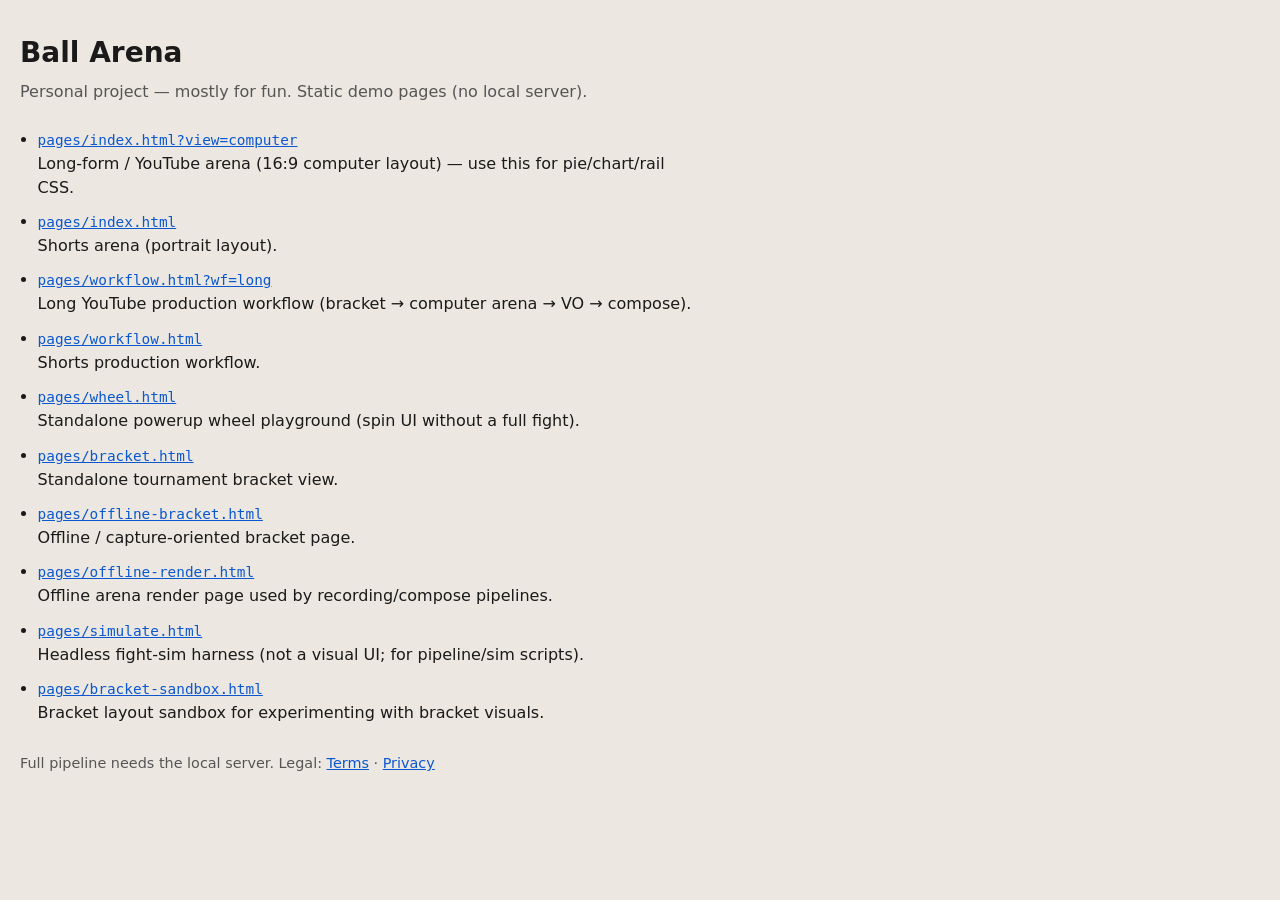
==== index.html @ e8fb99c1 "Host static demo pages on GitHub Pages and list them in the README. Co-authored-by: Cursor <cursorag" ====
<!DOCTYPE html>
<html lang="en">
<head>
    <meta charset="UTF-8">
    <meta name="viewport" content="width=device-width, initial-scale=1.0">
    <title>Ball Arena</title>
    <style>
        :root { color-scheme: light; }
        body {
            margin: 0;
            font: 16px/1.5 system-ui, -apple-system, sans-serif;
            background: #ece8e1;
            color: #1a1a1a;
            padding: 2rem 1.25rem 3rem;
            max-width: 42rem;
        }
        h1 { font-size: 1.75rem; margin: 0 0 0.35rem; }
        .sub { color: #555; margin: 0 0 1.5rem; }
        a { color: #0b57d0; }
        ul { padding-left: 1.1rem; }
        li { margin: 0.65rem 0; }
        code { font-size: 0.9em; word-break: break-all; }
        .note { margin-top: 1.75rem; font-size: 0.9rem; color: #555; }
    </style>
</head>
<body>
    <h1>Ball Arena</h1>
    <p class="sub">Personal project — mostly for fun. Static demo pages (no local server).</p>
    <ul>
        <li>
            <a href="pages/index.html?view=computer"><code>pages/index.html?view=computer</code></a><br>
            Long-form / YouTube arena (16:9 computer layout) — use this for pie/chart/rail CSS.
        </li>
        <li>
            <a href="pages/index.html"><code>pages/index.html</code></a><br>
            Shorts arena (portrait layout).
        </li>
        <li>
            <a href="pages/workflow.html?wf=long"><code>pages/workflow.html?wf=long</code></a><br>
            Long YouTube production workflow (bracket → computer arena → VO → compose).
        </li>
        <li>
            <a href="pages/workflow.html"><code>pages/workflow.html</code></a><br>
            Shorts production workflow.
        </li>
        <li>
            <a href="pages/wheel.html"><code>pages/wheel.html</code></a><br>
            Standalone powerup wheel playground (spin UI without a full fight).
        </li>
        <li>
            <a href="pages/bracket.html"><code>pages/bracket.html</code></a><br>
            Standalone tournament bracket view.
        </li>
        <li>
            <a href="pages/offline-bracket.html"><code>pages/offline-bracket.html</code></a><br>
            Offline / capture-oriented bracket page.
        </li>
        <li>
            <a href="pages/offline-render.html"><code>pages/offline-render.html</code></a><br>
            Offline arena render page used by recording/compose pipelines.
        </li>
        <li>
            <a href="pages/simulate.html"><code>pages/simulate.html</code></a><br>
            Headless fight-sim harness (not a visual UI; for pipeline/sim scripts).
        </li>
        <li>
            <a href="pages/bracket-sandbox.html"><code>pages/bracket-sandbox.html</code></a><br>
            Bracket layout sandbox for experimenting with bracket visuals.
        </li>
    </ul>
    <p class="note">
        Full pipeline needs the local server. Legal:
        <a href="legal/terms.md">Terms</a> ·
        <a href="legal/privacy.md">Privacy</a>
    </p>
</body>
</html>
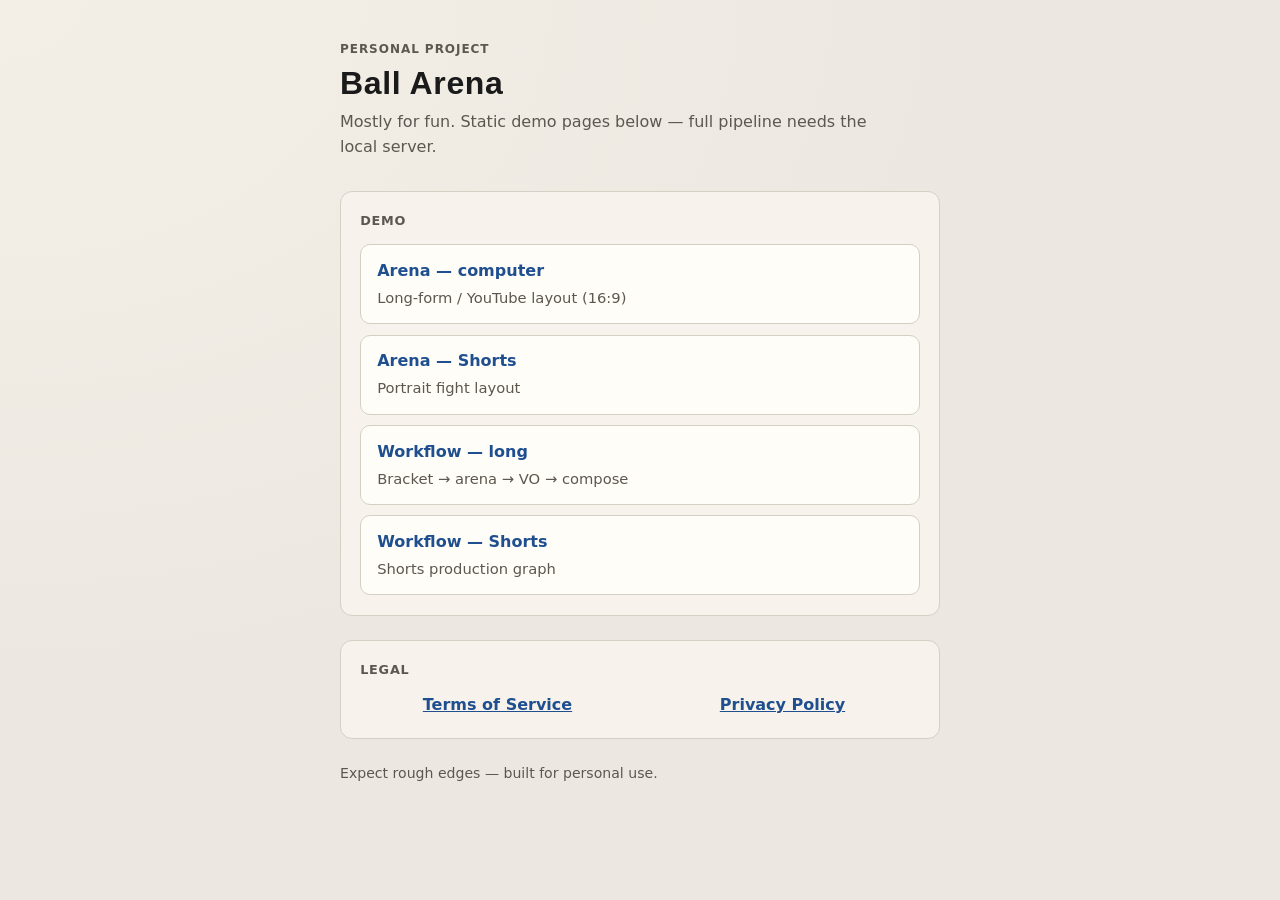
==== commit 16499e06: "Polish Pages landing with demo and legal sections. Co-authored-by: Cursor <cursoragent@cursor.com>" ====
--- a/index.html
+++ b/index.html
@@ -5,73 +5,159 @@
     <meta name="viewport" content="width=device-width, initial-scale=1.0">
     <title>Ball Arena</title>
     <style>
-        :root { color-scheme: light; }
+        :root {
+            --bg: #ece8e1;
+            --surface: #f7f3ec;
+            --ink: #1a1a1a;
+            --muted: #5c574f;
+            --line: #d5cfc4;
+            --accent: #1f4f8f;
+        }
+        * { box-sizing: border-box; }
         body {
             margin: 0;
-            font: 16px/1.5 system-ui, -apple-system, sans-serif;
-            background: #ece8e1;
-            color: #1a1a1a;
-            padding: 2rem 1.25rem 3rem;
-            max-width: 42rem;
+            min-height: 100vh;
+            font: 16px/1.55 "IBM Plex Sans", system-ui, -apple-system, sans-serif;
+            background:
+                radial-gradient(ellipse at top left, #f4efe6 0%, transparent 55%),
+                var(--bg);
+            color: var(--ink);
         }
-        h1 { font-size: 1.75rem; margin: 0 0 0.35rem; }
-        .sub { color: #555; margin: 0 0 1.5rem; }
-        a { color: #0b57d0; }
-        ul { padding-left: 1.1rem; }
-        li { margin: 0.65rem 0; }
-        code { font-size: 0.9em; word-break: break-all; }
-        .note { margin-top: 1.75rem; font-size: 0.9rem; color: #555; }
+        main {
+            max-width: 40rem;
+            margin: 0 auto;
+            padding: 2.5rem 1.25rem 3.5rem;
+        }
+        .eyebrow {
+            margin: 0 0 0.4rem;
+            font-size: 0.75rem;
+            font-weight: 600;
+            letter-spacing: 0.08em;
+            text-transform: uppercase;
+            color: var(--muted);
+        }
+        h1 {
+            margin: 0 0 0.5rem;
+            font: 700 2rem/1.15 "Bebas Neue", Impact, sans-serif;
+            letter-spacing: 0.02em;
+        }
+        .sub {
+            margin: 0 0 2rem;
+            color: var(--muted);
+            max-width: 34rem;
+        }
+        section {
+            margin-bottom: 1.5rem;
+            padding: 1.15rem 1.2rem 1.25rem;
+            background: var(--surface);
+            border: 1px solid var(--line);
+            border-radius: 12px;
+        }
+        section h2 {
+            margin: 0 0 0.85rem;
+            font-size: 0.8rem;
+            font-weight: 700;
+            letter-spacing: 0.06em;
+            text-transform: uppercase;
+            color: var(--muted);
+        }
+        .links {
+            display: grid;
+            gap: 0.65rem;
+            margin: 0;
+            padding: 0;
+            list-style: none;
+        }
+        .links a {
+            display: block;
+            padding: 0.85rem 1rem;
+            border-radius: 10px;
+            border: 1px solid var(--line);
+            background: #fffdf8;
+            color: inherit;
+            text-decoration: none;
+            transition: border-color 0.15s, box-shadow 0.15s;
+        }
+        .links a:hover {
+            border-color: #b9b1a3;
+            box-shadow: 0 1px 0 rgba(0, 0, 0, 0.04);
+        }
+        .links .label {
+            display: block;
+            font-weight: 650;
+            color: var(--accent);
+            margin-bottom: 0.2rem;
+        }
+        .links .desc {
+            display: block;
+            font-size: 0.92rem;
+            color: var(--muted);
+        }
+        .legal-row {
+            display: grid;
+            grid-template-columns: 1fr 1fr;
+            gap: 0.65rem;
+        }
+        @media (max-width: 520px) {
+            .legal-row { grid-template-columns: 1fr; }
+        }
+        .legal-row a {
+            text-align: center;
+            font-weight: 650;
+            color: var(--accent);
+        }
+        .foot {
+            margin-top: 1.25rem;
+            font-size: 0.88rem;
+            color: var(--muted);
+        }
     </style>
 </head>
 <body>
-    <h1>Ball Arena</h1>
-    <p class="sub">Personal project — mostly for fun. Static demo pages (no local server).</p>
-    <ul>
-        <li>
-            <a href="pages/index.html?view=computer"><code>pages/index.html?view=computer</code></a><br>
-            Long-form / YouTube arena (16:9 computer layout) — use this for pie/chart/rail CSS.
-        </li>
-        <li>
-            <a href="pages/index.html"><code>pages/index.html</code></a><br>
-            Shorts arena (portrait layout).
-        </li>
-        <li>
-            <a href="pages/workflow.html?wf=long"><code>pages/workflow.html?wf=long</code></a><br>
-            Long YouTube production workflow (bracket → computer arena → VO → compose).
-        </li>
-        <li>
-            <a href="pages/workflow.html"><code>pages/workflow.html</code></a><br>
-            Shorts production workflow.
-        </li>
-        <li>
-            <a href="pages/wheel.html"><code>pages/wheel.html</code></a><br>
-            Standalone powerup wheel playground (spin UI without a full fight).
-        </li>
-        <li>
-            <a href="pages/bracket.html"><code>pages/bracket.html</code></a><br>
-            Standalone tournament bracket view.
-        </li>
-        <li>
-            <a href="pages/offline-bracket.html"><code>pages/offline-bracket.html</code></a><br>
-            Offline / capture-oriented bracket page.
-        </li>
-        <li>
-            <a href="pages/offline-render.html"><code>pages/offline-render.html</code></a><br>
-            Offline arena render page used by recording/compose pipelines.
-        </li>
-        <li>
-            <a href="pages/simulate.html"><code>pages/simulate.html</code></a><br>
-            Headless fight-sim harness (not a visual UI; for pipeline/sim scripts).
-        </li>
-        <li>
-            <a href="pages/bracket-sandbox.html"><code>pages/bracket-sandbox.html</code></a><br>
-            Bracket layout sandbox for experimenting with bracket visuals.
-        </li>
-    </ul>
-    <p class="note">
-        Full pipeline needs the local server. Legal:
-        <a href="legal/terms.md">Terms</a> ·
-        <a href="legal/privacy.md">Privacy</a>
-    </p>
+    <main>
+        <p class="eyebrow">Personal project</p>
+        <h1>Ball Arena</h1>
+        <p class="sub">Mostly for fun. Static demo pages below — full pipeline needs the local server.</p>
+
+        <section>
+            <h2>Demo</h2>
+            <ul class="links">
+                <li>
+                    <a href="pages/index.html?view=computer">
+                        <span class="label">Arena — computer</span>
+                        <span class="desc">Long-form / YouTube layout (16:9)</span>
+                    </a>
+                </li>
+                <li>
+                    <a href="pages/index.html">
+                        <span class="label">Arena — Shorts</span>
+                        <span class="desc">Portrait fight layout</span>
+                    </a>
+                </li>
+                <li>
+                    <a href="pages/workflow.html?wf=long">
+                        <span class="label">Workflow — long</span>
+                        <span class="desc">Bracket → arena → VO → compose</span>
+                    </a>
+                </li>
+                <li>
+                    <a href="pages/workflow.html">
+                        <span class="label">Workflow — Shorts</span>
+                        <span class="desc">Shorts production graph</span>
+                    </a>
+                </li>
+            </ul>
+        </section>
+
+        <section>
+            <h2>Legal</h2>
+            <div class="legal-row">
+                <a href="legal/terms.html">Terms of Service</a>
+                <a href="legal/privacy.html">Privacy Policy</a>
+            </div>
+        </section>
+
+        <p class="foot">Expect rough edges — built for personal use.</p>
+    </main>
 </body>
 </html>
